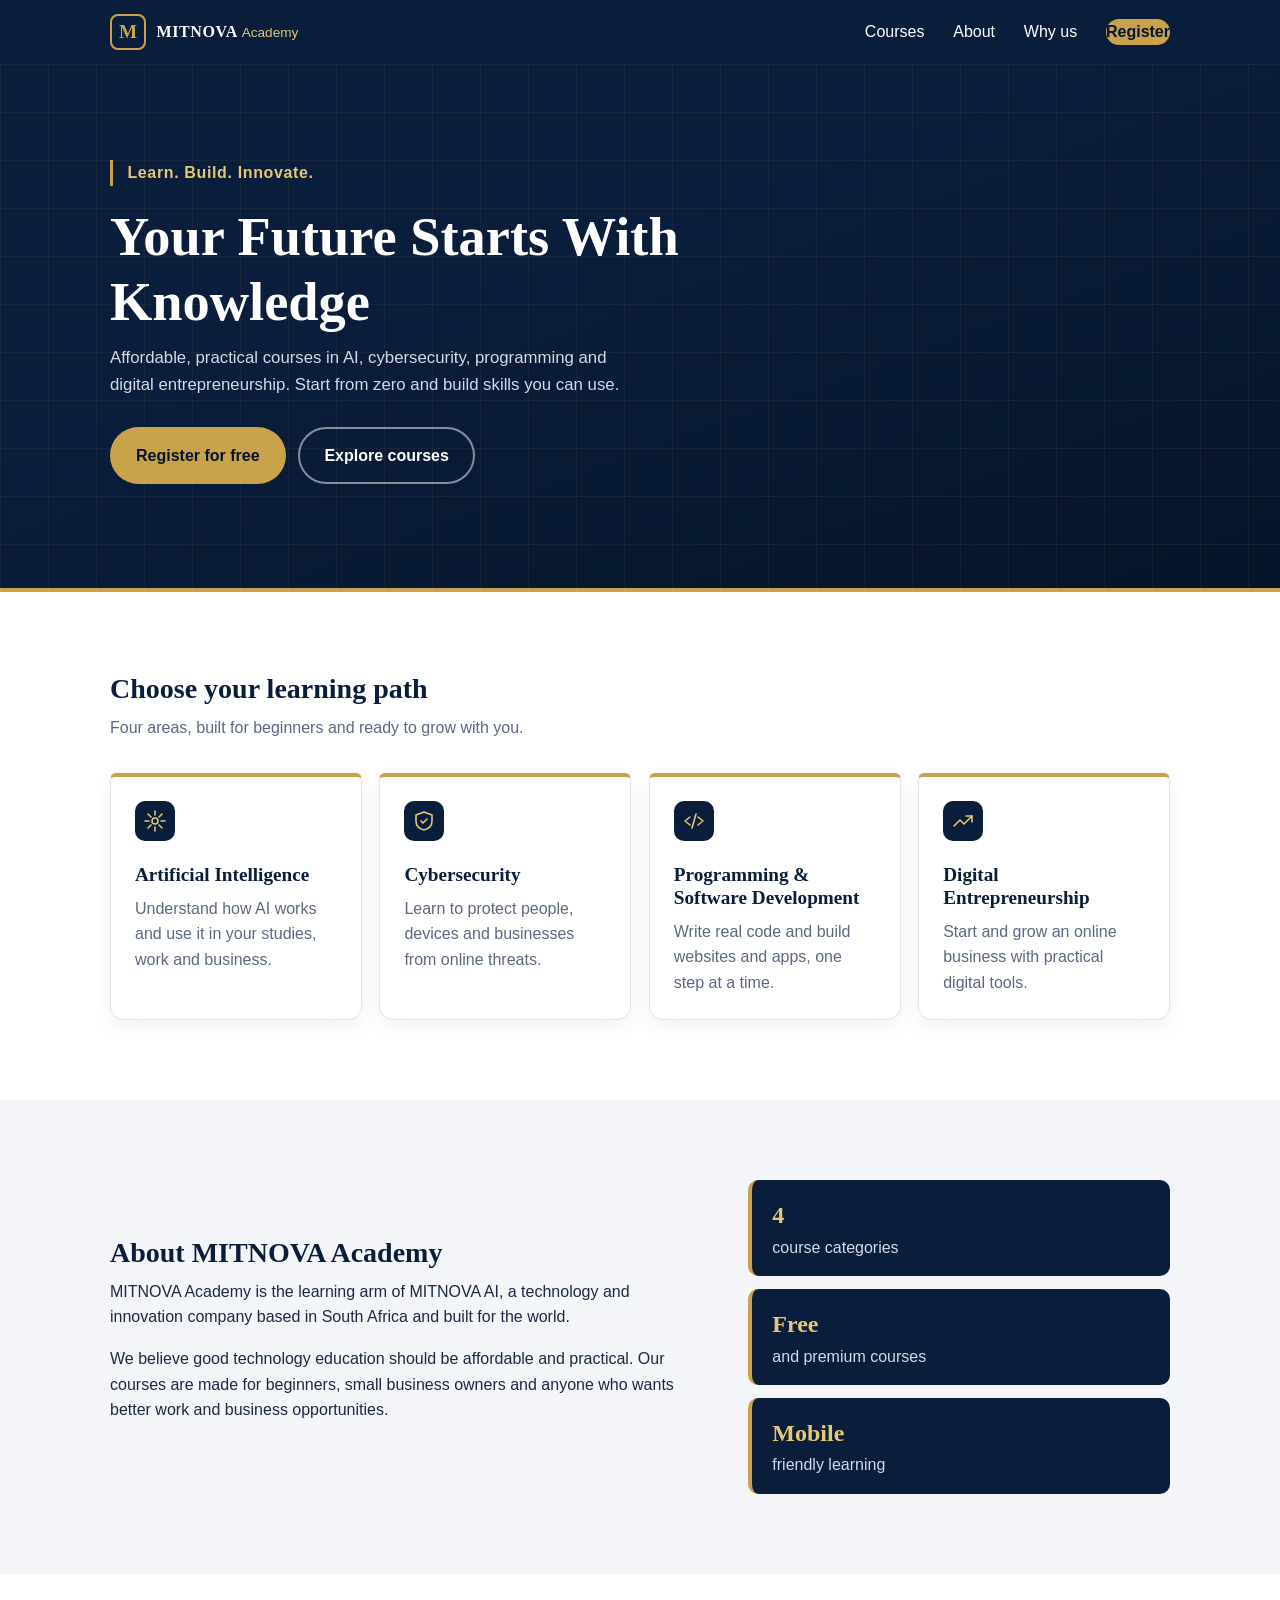
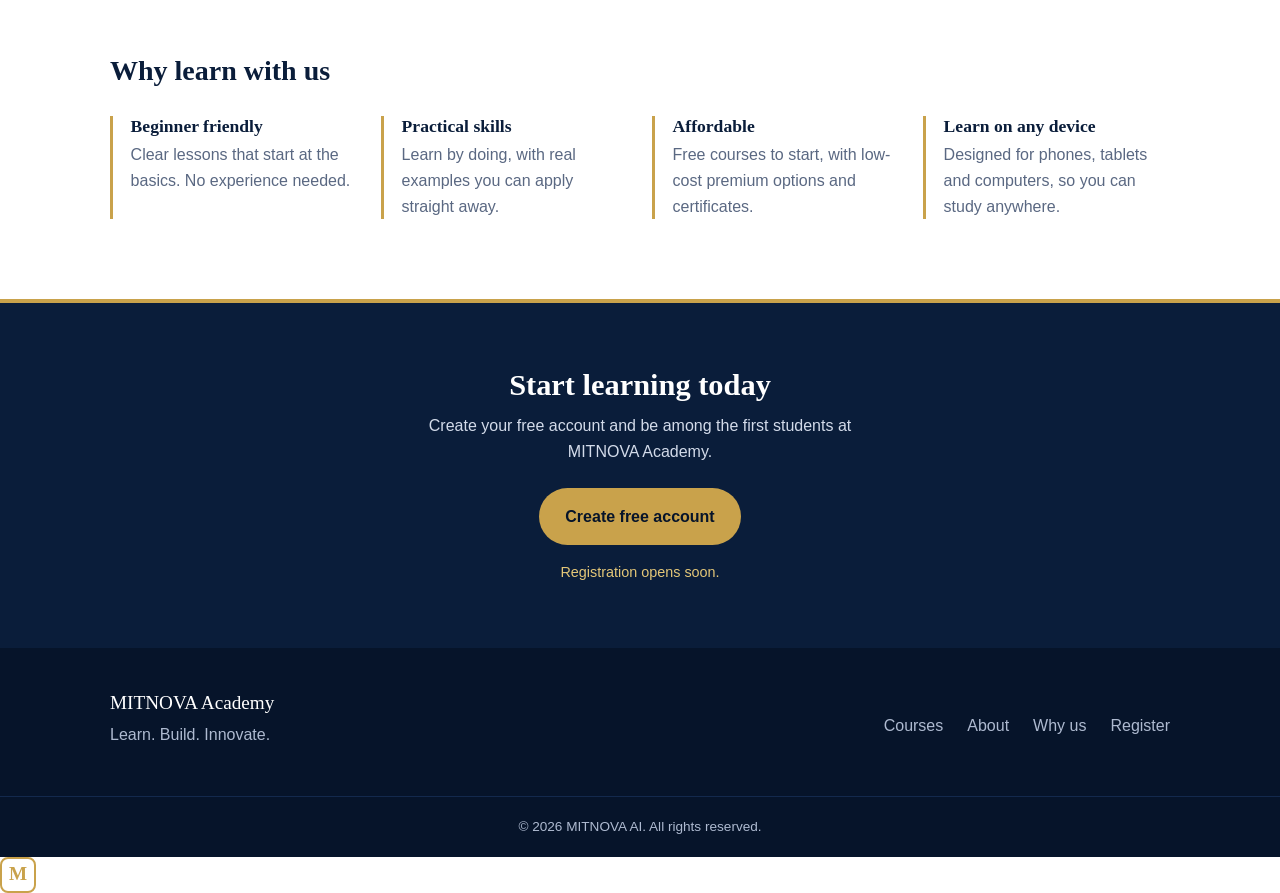
==== index.html @ 3d231867 "Add files via upload" ====
<!DOCTYPE html>
<html lang="en">
<head>
  <meta charset="UTF-8">
  <meta name="viewport" content="width=device-width, initial-scale=1">
  <title>MITNOVA Academy | Learn. Build. Innovate.</title>
  <meta name="description" content="Affordable, practical education in AI, cybersecurity, programming and digital entrepreneurship.">
  <meta name="theme-color" content="#0a1d3a">
  <link rel="stylesheet" href="style.css">
</head>
<body>

  <header class="site-header" id="top">
    <div class="container nav-bar">
      <a href="#top" class="brand" aria-label="MITNOVA Academy home">
        <span class="brand-mark">M</span>
        <span class="brand-name">MITNOVA <small>Academy</small></span>
      </a>

      <button class="menu-toggle" id="menuToggle" aria-expanded="false" aria-controls="mainNav" aria-label="Open menu">
        <span></span><span></span><span></span>
      </button>

      <nav class="main-nav" id="mainNav" aria-label="Main">
        <a href="#courses">Courses</a>
        <a href="#about">About</a>
        <a href="#why">Why us</a>
        <a href="#join" class="btn btn-gold btn-small">Register</a>
      </nav>
    </div>
  </header>

  <main>
    <section class="hero">
      <div class="container hero-inner">
        <p class="hero-tag">Learn. Build. Innovate.</p>
        <h1>Your Future Starts With Knowledge</h1>
        <p class="hero-text">Affordable, practical courses in AI, cybersecurity, programming and digital entrepreneurship. Start from zero and build skills you can use.</p>
        <div class="hero-actions">
          <a href="#join" class="btn btn-gold">Register for free</a>
          <a href="#courses" class="btn btn-outline">Explore courses</a>
        </div>
      </div>
    </section>

    <section class="section" id="courses">
      <div class="container">
        <h2>Choose your learning path</h2>
        <p class="section-intro">Four areas, built for beginners and ready to grow with you.</p>

        <div class="card-grid">
          <article class="card">
            <svg viewBox="0 0 24 24" aria-hidden="true"><circle cx="12" cy="12" r="3"/><path d="M12 2v4M12 18v4M2 12h4M18 12h4M5 5l3 3M16 16l3 3M19 5l-3 3M8 16l-3 3"/></svg>
            <h3>Artificial Intelligence</h3>
            <p>Understand how AI works and use it in your studies, work and business.</p>
          </article>
          <article class="card">
            <svg viewBox="0 0 24 24" aria-hidden="true"><path d="M12 3l8 3v6c0 5-3.5 8-8 9-4.5-1-8-4-8-9V6z"/><path d="M9 12l2 2 4-4"/></svg>
            <h3>Cybersecurity</h3>
            <p>Learn to protect people, devices and businesses from online threats.</p>
          </article>
          <article class="card">
            <svg viewBox="0 0 24 24" aria-hidden="true"><path d="M8 8l-5 4 5 4M16 8l5 4-5 4M14 5l-4 14"/></svg>
            <h3>Programming &amp; Software Development</h3>
            <p>Write real code and build websites and apps, one step at a time.</p>
          </article>
          <article class="card">
            <svg viewBox="0 0 24 24" aria-hidden="true"><path d="M3 17l6-6 4 4 8-8"/><path d="M15 7h6v6"/></svg>
            <h3>Digital Entrepreneurship</h3>
            <p>Start and grow an online business with practical digital tools.</p>
          </article>
        </div>
      </div>
    </section>

    <section class="section section-alt" id="about">
      <div class="container about">
        <div>
          <h2>About MITNOVA Academy</h2>
          <p>MITNOVA Academy is the learning arm of MITNOVA AI, a technology and innovation company based in South Africa and built for the world.</p>
          <p>We believe good technology education should be affordable and practical. Our courses are made for beginners, small business owners and anyone who wants better work and business opportunities.</p>
        </div>
        <ul class="facts">
          <li><strong>4</strong> course categories</li>
          <li><strong>Free</strong> and premium courses</li>
          <li><strong>Mobile</strong> friendly learning</li>
        </ul>
      </div>
    </section>

    <section class="section" id="why">
      <div class="container">
        <h2>Why learn with us</h2>
        <div class="why-grid">
          <div class="why-item"><h3>Beginner friendly</h3><p>Clear lessons that start at the basics. No experience needed.</p></div>
          <div class="why-item"><h3>Practical skills</h3><p>Learn by doing, with real examples you can apply straight away.</p></div>
          <div class="why-item"><h3>Affordable</h3><p>Free courses to start, with low-cost premium options and certificates.</p></div>
          <div class="why-item"><h3>Learn on any device</h3><p>Designed for phones, tablets and computers, so you can study anywhere.</p></div>
        </div>
      </div>
    </section>

    <section class="cta" id="join">
      <div class="container cta-inner">
        <h2>Start learning today</h2>
        <p>Create your free account and be among the first students at MITNOVA Academy.</p>
        <a href="#join" class="btn btn-gold">Create free account</a>
        <p class="cta-note">Registration opens soon.</p>
      </div>
    </section>
  </main>

  <footer class="site-footer">
    <div class="container footer-inner">
      <div>
        <p class="footer-brand">MITNOVA Academy</p>
        <p>Learn. Build. Innovate.</p>
      </div>
      <nav class="footer-nav" aria-label="Footer">
        <a href="#courses">Courses</a>
        <a href="#about">About</a>
        <a href="#why">Why us</a>
        <a href="#join">Register</a>
      </nav>
    </div>
    <p class="copyright">&copy; <span id="year">2026</span> MITNOVA AI. All rights reserved.</p>
  </footer>

  <script src="script.js"></script>
</body>
</html>
<span class="brand-mark">M</span>
---- style.css ----
/* MITNOVA Academy - style.css
   Mobile-first: base styles are for phones, media queries add larger screens. */

:root {
  --navy: #0a1d3a;
  --navy-deep: #06142a;
  --navy-soft: #13294d;
  --gold: #c9a24b;
  --gold-light: #e4c778;
  --white: #ffffff;
  --mist: #f3f5f9;
  --text: #1c2a43;
  --muted: #5a6882;
  --serif: Georgia, "Times New Roman", serif;
  --sans: -apple-system, "Segoe UI", Roboto, Arial, sans-serif;
}

*, *::before, *::after { box-sizing: border-box; }
html { scroll-behavior: smooth; scroll-padding-top: 72px; }
body { margin: 0; font-family: var(--sans); color: var(--text); background: var(--white); line-height: 1.6; }
h1, h2, h3 { font-family: var(--serif); line-height: 1.2; margin: 0 0 .6rem; color: var(--navy); }
p { margin: 0 0 1rem; }
a { color: inherit; text-decoration: none; }
svg { fill: none; stroke: currentColor; stroke-width: 1.6; stroke-linecap: round; stroke-linejoin: round; }
:focus-visible { outline: 3px solid var(--gold-light); outline-offset: 3px; }

.container { width: 100%; max-width: 1100px; margin: 0 auto; padding: 0 1.25rem; }
.section { padding: 3.5rem 0; }
.section-alt { background: var(--mist); }
.section h2 { font-size: 1.75rem; }
.section-intro { color: var(--muted); max-width: 34rem; }

/* Buttons */
.btn { display: inline-block; padding: .85rem 1.5rem; border-radius: 999px; font-weight: 600; border: 2px solid transparent; transition: background .2s, color .2s, transform .2s; }
.btn:active { transform: scale(.97); }
.btn-gold { background: var(--gold); color: var(--navy-deep); }
.btn-gold:hover { background: var(--gold-light); }
.btn-outline { border-color: rgba(255,255,255,.5); color: var(--white); }
.btn-outline:hover { border-color: var(--gold-light); color: var(--gold-light); }
.btn-small { padding: .55rem 1.1rem; }

/* Header and navigation */
.site-header { position: sticky; top: 0; z-index: 50; background: var(--navy); transition: box-shadow .25s; }
.site-header.scrolled { box-shadow: 0 4px 18px rgba(0,0,0,.3); }
.nav-bar { display: flex; align-items: center; justify-content: space-between; min-height: 64px; }
.brand { display: flex; align-items: center; gap: .65rem; color: var(--white); }
.brand-mark { display: grid; place-items: center; width: 36px; height: 36px; border: 2px solid var(--gold); border-radius: 8px; color: var(--gold); font-family: var(--serif); font-weight: 700; font-size: 1.2rem; }
.brand-name { font-family: var(--serif); font-weight: 700; letter-spacing: .04em; }
.brand-name small { font-family: var(--sans); font-weight: 400; color: var(--gold-light); letter-spacing: 0; font-size: .85em; }

.menu-toggle { display: flex; flex-direction: column; justify-content: center; gap: 5px; width: 44px; height: 44px; padding: 10px; background: none; border: 0; cursor: pointer; }
.menu-toggle span { display: block; height: 2px; background: var(--white); border-radius: 2px; transition: transform .25s, opacity .2s; }
.menu-toggle[aria-expanded="true"] span:nth-child(1) { transform: translateY(7px) rotate(45deg); }
.menu-toggle[aria-expanded="true"] span:nth-child(2) { opacity: 0; }
.menu-toggle[aria-expanded="true"] span:nth-child(3) { transform: translateY(-7px) rotate(-45deg); }

.main-nav { display: none; position: absolute; top: 100%; left: 0; right: 0; flex-direction: column; gap: .25rem; padding: 1rem 1.25rem 1.5rem; background: var(--navy-deep); border-top: 1px solid var(--navy-soft); }
.main-nav.open { display: flex; }
.main-nav a { color: var(--white); padding: .75rem 0; border-bottom: 1px solid var(--navy-soft); }
.main-nav a.btn { margin-top: .75rem; text-align: center; border-bottom: 0; color: var(--navy-deep); }

/* Hero */
.hero { color: var(--white); padding: 4rem 0 4.5rem; background:
  linear-gradient(rgba(201,162,75,.07) 1px, transparent 1px) 0 0 / 100% 48px,
  linear-gradient(90deg, rgba(201,162,75,.07) 1px, transparent 1px) 0 0 / 48px 100%,
  linear-gradient(160deg, var(--navy) 40%, var(--navy-deep)); border-bottom: 4px solid var(--gold); }
.hero-tag { display: inline-block; margin-bottom: 1.2rem; padding-left: .9rem; border-left: 3px solid var(--gold); color: var(--gold-light); font-weight: 600; letter-spacing: .04em; }
.hero h1 { color: var(--white); font-size: 2.4rem; max-width: 12em; }
.hero-text { max-width: 32rem; color: #d3dbea; font-size: 1.05rem; }
.hero-actions { display: flex; flex-direction: column; gap: .8rem; margin-top: 1.8rem; }
.hero-actions .btn { text-align: center; }

/* Course cards */
.card-grid { display: grid; gap: 1.1rem; margin-top: 2rem; }
.card { padding: 1.5rem; background: var(--white); border: 1px solid #dfe5ef; border-top: 4px solid var(--gold); border-radius: 6px 6px 14px 14px; box-shadow: 0 6px 20px rgba(10,29,58,.06); }
.card svg { width: 40px; height: 40px; margin-bottom: .9rem; padding: 8px; border-radius: 10px; background: var(--navy); color: var(--gold-light); }
.card h3 { font-size: 1.2rem; }
.card p { margin: 0; color: var(--muted); }

/* About */
.about { display: grid; gap: 2rem; }
.facts { list-style: none; margin: 0; padding: 0; display: grid; gap: .8rem; align-content: start; }
.facts li { padding: 1rem 1.25rem; background: var(--navy); color: #d3dbea; border-radius: 10px; border-left: 4px solid var(--gold); }
.facts strong { display: block; font-family: var(--serif); font-size: 1.5rem; color: var(--gold-light); }

/* Why us */
.why-grid { display: grid; gap: 1.5rem; margin-top: 1.8rem; }
.why-item { padding-left: 1.1rem; border-left: 3px solid var(--gold); }
.why-item h3 { font-size: 1.1rem; margin-bottom: .3rem; }
.why-item p { margin: 0; color: var(--muted); }

/* Call to action */
.cta { padding: 4rem 0; text-align: center; color: var(--white); background: var(--navy); border-top: 4px solid var(--gold); }
.cta h2 { color: var(--white); font-size: 1.9rem; }
.cta p { max-width: 30rem; margin: 0 auto 1.5rem; color: #d3dbea; }
.cta .cta-note { margin: 1rem auto 0; font-size: .9rem; color: var(--gold-light); }

/* Footer */
.site-footer { background: var(--navy-deep); color: #aebad0; padding-top: 2.5rem; }
.footer-inner { display: grid; gap: 1.5rem; }
.footer-brand { font-family: var(--serif); font-size: 1.2rem; color: var(--white); margin-bottom: .2rem; }
.footer-nav { display: flex; flex-wrap: wrap; gap: .5rem 1.5rem; }
.footer-nav a:hover { color: var(--gold-light); }
.copyright { margin: 2rem 0 0; padding: 1.2rem; text-align: center; font-size: .85rem; border-top: 1px solid var(--navy-soft); }

/* Tablets and up */
@media (min-width: 700px) {
  .section { padding: 5rem 0; }
  .hero { padding: 6rem 0 6.5rem; }
  .hero h1 { font-size: 3.4rem; }
  .hero-actions { flex-direction: row; }
  .card-grid, .why-grid { grid-template-columns: repeat(2, 1fr); }
  .about { grid-template-columns: 1.4fr 1fr; align-items: center; gap: 3rem; }
  .footer-inner { grid-template-columns: 1fr auto; align-items: center; }
}

/* Desktop navigation and wide grids */
@media (min-width: 900px) {
  .menu-toggle { display: none; }
  .main-nav { display: flex; position: static; flex-direction: row; align-items: center; gap: 1.8rem; padding: 0; background: none; border: 0; }
  .main-nav a { padding: 0; border: 0; }
  .main-nav a:not(.btn):hover { color: var(--gold-light); }
  .main-nav a.btn { margin: 0; }
  .card-grid, .why-grid { grid-template-columns: repeat(4, 1fr); }
}

@media (prefers-reduced-motion: reduce) {
  html { scroll-behavior: auto; }
  * { transition: none !important; }
}
.menu-toggle { margin-left: auto; flex-shrink: 0; }
.menu-toggle span { width: 24px; }
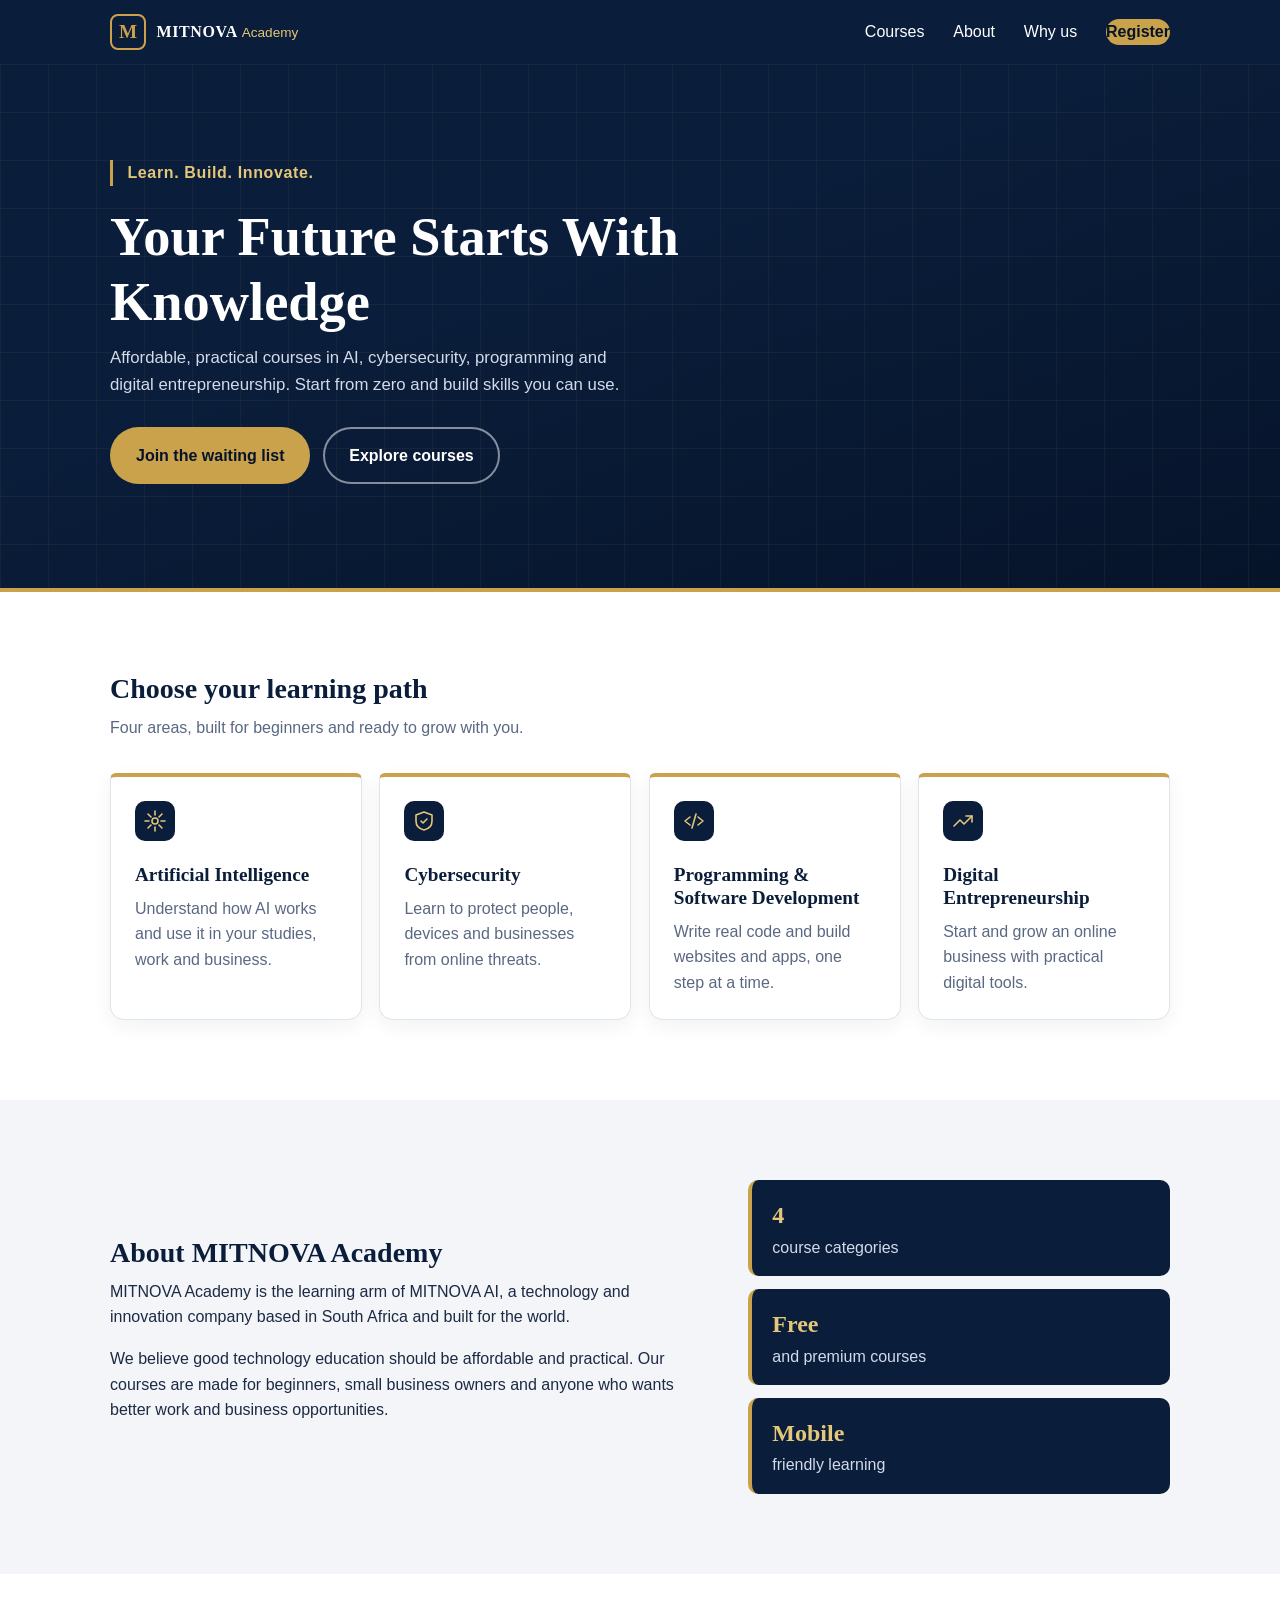
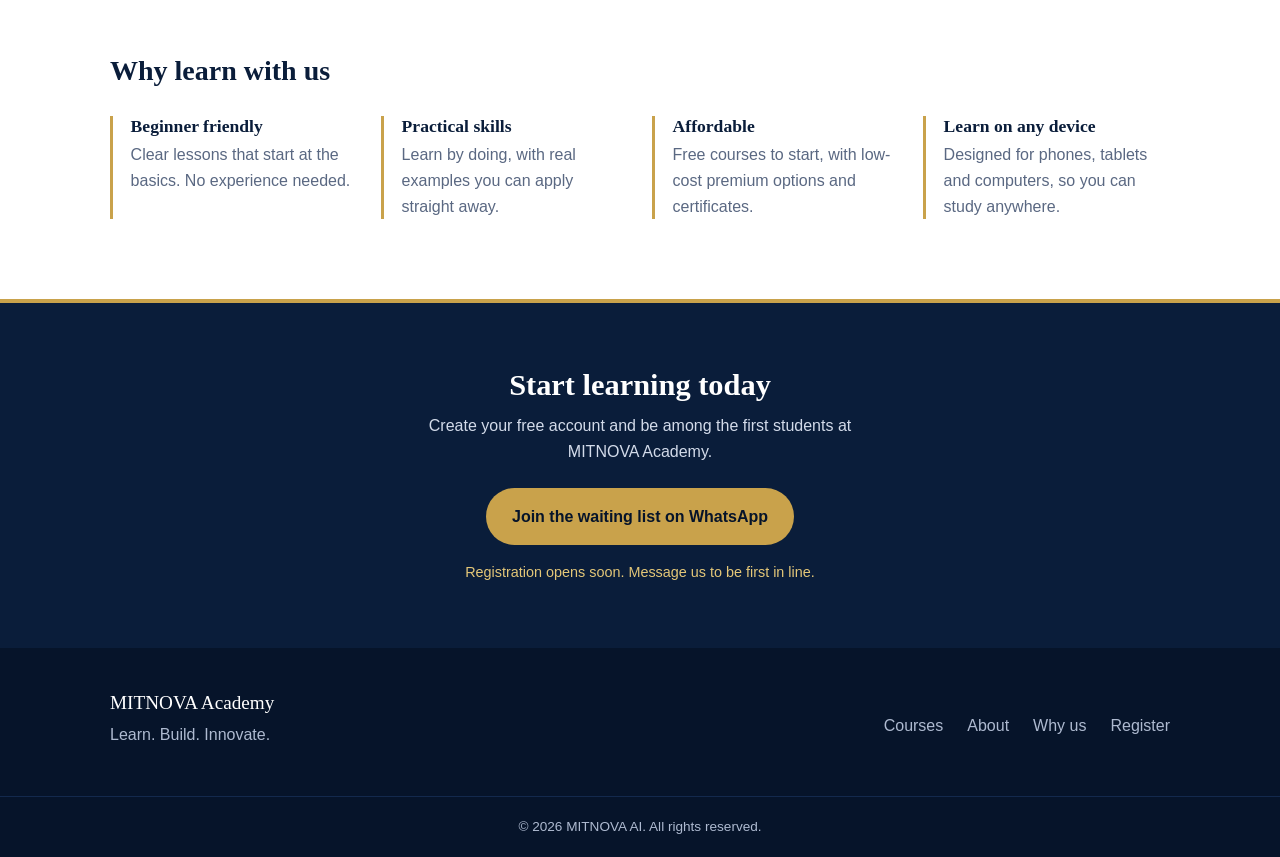
==== commit 549860b1: "Add files via upload" ====
--- a/index.html
+++ b/index.html
@@ -37,7 +37,7 @@
         <h1>Your Future Starts With Knowledge</h1>
         <p class="hero-text">Affordable, practical courses in AI, cybersecurity, programming and digital entrepreneurship. Start from zero and build skills you can use.</p>
         <div class="hero-actions">
-          <a href="#join" class="btn btn-gold">Register for free</a>
+          <a href="#join" class="btn btn-gold">Join the waiting list</a>
           <a href="#courses" class="btn btn-outline">Explore courses</a>
         </div>
       </div>
@@ -104,8 +104,8 @@
       <div class="container cta-inner">
         <h2>Start learning today</h2>
         <p>Create your free account and be among the first students at MITNOVA Academy.</p>
-        <a href="#join" class="btn btn-gold">Create free account</a>
-        <p class="cta-note">Registration opens soon.</p>
+        <a href="https://wa.me/27767057005?text=Hi%2C%20I%27d%20like%20to%20join%20the%20MITNOVA%20Academy%20waiting%20list" class="btn btn-gold" target="_blank" rel="noopener">Join the waiting list on WhatsApp</a>
+        <p class="cta-note">Registration opens soon. Message us to be first in line.</p>
       </div>
     </section>
   </main>
@@ -128,5 +128,4 @@
 
   <script src="script.js"></script>
 </body>
-</html>
-<span class="brand-mark">M</span>+</html>
